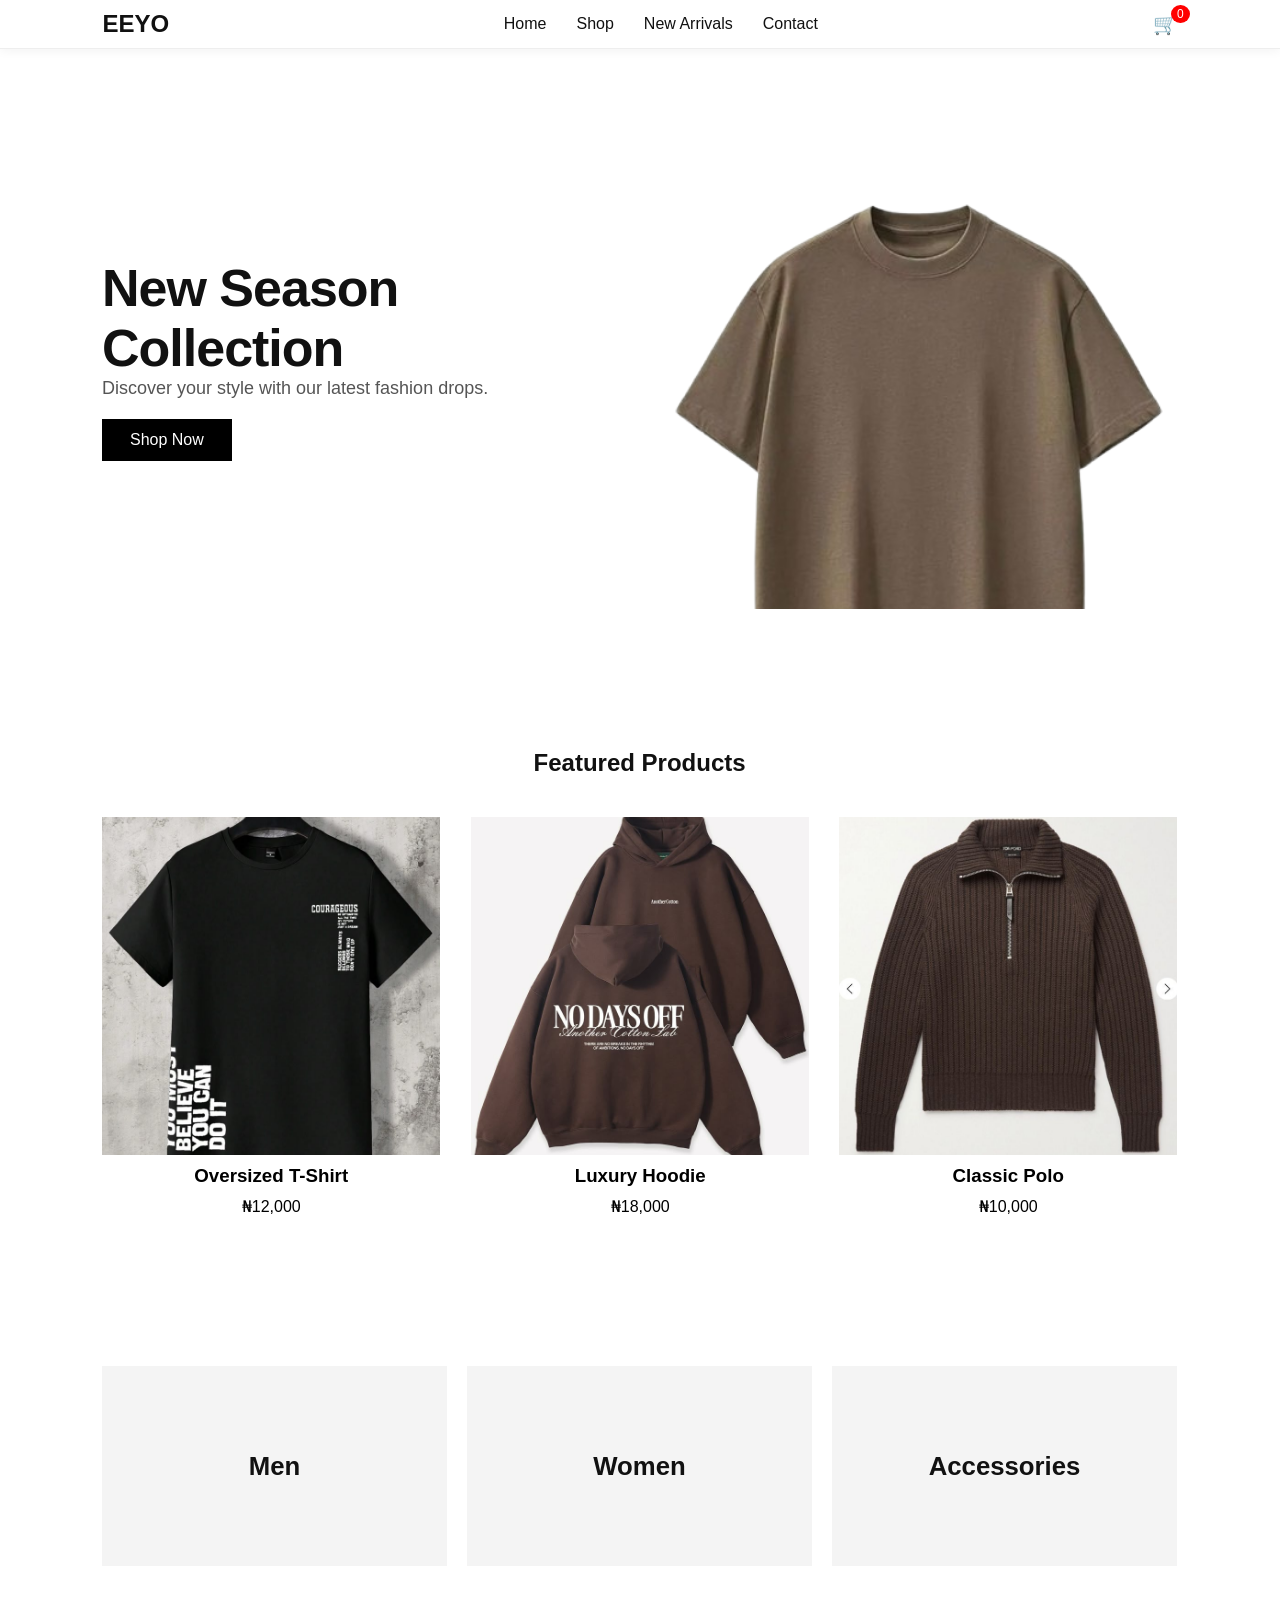
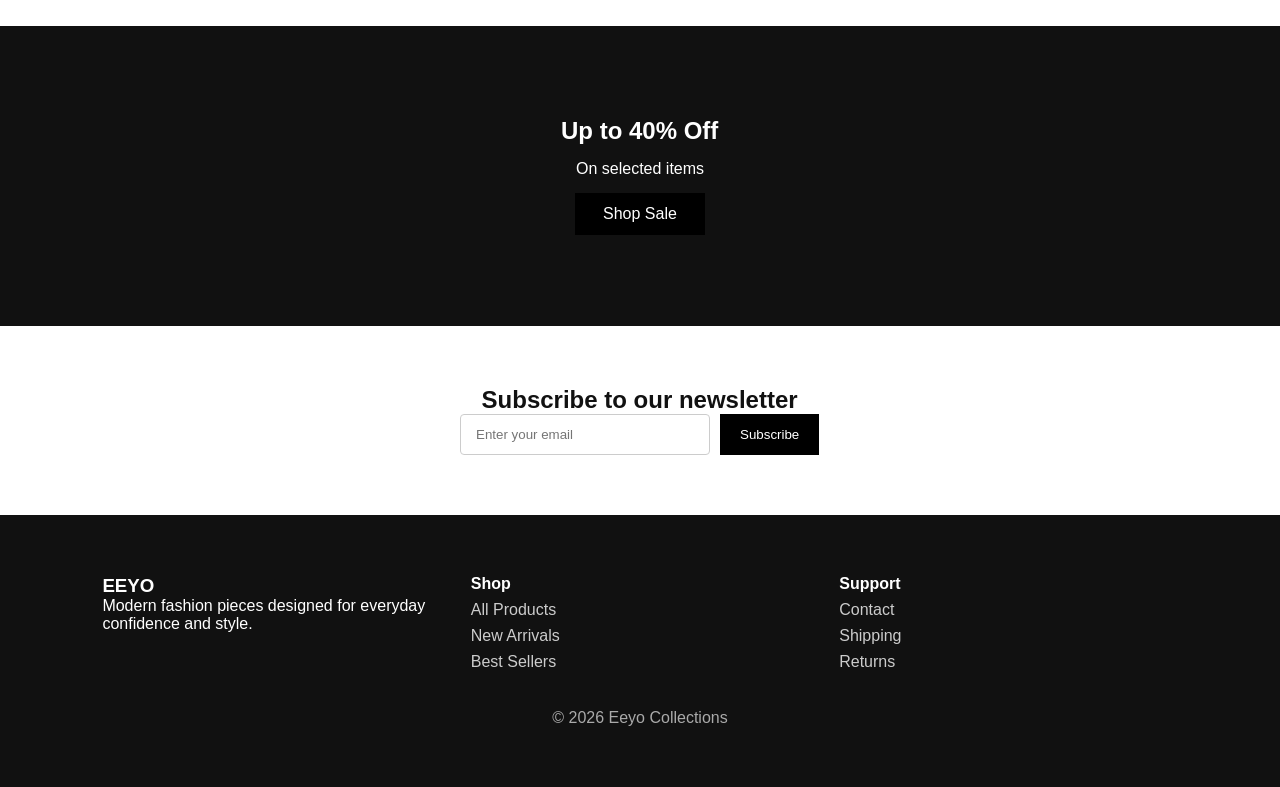
==== index.html @ d2279fbc "first commit" ====
<!DOCTYPE html>
<html lang="en">
<head>
  <meta charset="UTF-8" />
  <meta name="viewport" content="width=device-width, initial-scale=1.0"/>
  <title>Eeyo Collections</title>
  <link rel="stylesheet" href="style.css" />
</head>

<body>
  <header class="header">
    <nav class="navbar">
      <div class="menu-toggle">&#9776;</div>
      <h1 class="logo">EEYO</h1>

      <ul class="nav-links">
        <li><a href="index.html">Home</a></li>
        <li><a href="shop.html">Shop</a></li>
        <li><a href="new-arrivals.html">New Arrivals</a></li>
        <li><a href="#">Contact</a></li>
      </ul>

      <div class="nav-icons">
        <a href="cart.html" class="cart-icon">
🛒 <span id="cart-count">0</span>
</a>

      </div>
    </nav>
  </header>

  <section class="hero">
    <div class="hero-text reveal" data-delay="220">
      <h2>New Season Collection</h2>
      <p>Discover your style with our latest fashion drops.</p>
      <a href="shop.html" class="btn"><span>Shop Now</span></a>
    </div>

    <div class="hero-slider reveal" data-delay="120">
      <div class="slide-track">
        <img src="images/hero1-removebg-preview.png" alt="Model in season collection">
        <img src="images/hoodie1-removebg-preview.png" alt="Hoodie item">
        <img src="images/summer_short1-removebg-preview.png" alt="Summer shorts item">
        <img src="images/hoodie5-removebg-preview.png" alt="Polo shirt item">

        <img src="images/hero1-removebg-preview.png" alt="Model in season collection">
        <img src="images/hoodie1-removebg-preview.png" alt="Hoodie item">
        <img src="images/summer_short1-removebg-preview.png" alt="Summer shorts item">
        <img src="images/polo3-removebg-preview.png" alt="Polo shirt item">
      </div>
    </div>
  </section>

  <section class="featured reveal" data-delay="0">
    <h2 class="reveal" data-delay="80">Featured Products</h2>

    <div class="product-grid">
      <div class="product-card reveal" data-delay="120">
        <img src="images/t-shirt3.jpeg" alt="Oversized T-Shirt">
        <h3>Oversized T-Shirt</h3>
        <p>&#8358;12,000</p>
      </div>

      <div class="product-card reveal" data-delay="220">
        <img src="images/hoodie6.jpeg" alt="Luxury Hoodie">
        <h3>Luxury Hoodie</h3>
        <p>&#8358;18,000</p>
      </div>

      <div class="product-card reveal" data-delay="320">
        <img src="images/polo2.jpeg" alt="Classic Polo">
        <h3>Classic Polo</h3>
        <p>&#8358;10,000</p>
      </div>
    </div>
  </section>

  <section class="categories reveal" data-delay="0">
    <div class="category-card reveal" data-delay="80">
      <h3>Men</h3>
    </div>

    <div class="category-card reveal" data-delay="180">
      <h3>Women</h3>
    </div>

    <div class="category-card reveal" data-delay="280">
      <h3>Accessories</h3>
    </div>
  </section>

  <section class="promo reveal" data-delay="0">
    <h2 class="reveal" data-delay="80">Up to 40% Off</h2>
    <p class="reveal" data-delay="160">On selected items</p>
    <a href="shop.html" class="btn reveal" data-delay="240">Shop Sale</a>
  </section>

  <section class="newsletter reveal" data-delay="0">
    <h2 class="reveal" data-delay="80">Subscribe to our newsletter</h2>
    <form>
      <input class="reveal" data-delay="160" type="email" placeholder="Enter your email">
      <button class="reveal" data-delay="240" type="submit">Subscribe</button>
    </form>
  </section>

  <footer class="footer">
  <div class="footer-container">

    <div class="footer-col">
      <h3>EEYO</h3>
      <p>Modern fashion pieces designed for everyday confidence and style.</p>
    </div>

    <div class="footer-col">
      <h4>Shop</h4>
      <a href="shop.html">All Products</a>
      <a href="new-arrivals.html">New Arrivals</a>
      <a href="#">Best Sellers</a>
    </div>

    <div class="footer-col">
      <h4>Support</h4>
      <a href="#">Contact</a>
      <a href="#">Shipping</a>
      <a href="#">Returns</a>
    </div>

  </div>

  <p class="copyright">© 2026 Eeyo Collections</p>
</footer>


  <script src="script.js"></script>
</body>
</html>
---- style.css ----
/* 🔹 RESET */
* {
  margin: 0;
  padding: 0;
  box-sizing: border-box;
  font-family: Arial, Helvetica, sans-serif;
}
html, body {
  scroll-behavior: smooth;
  scroll-padding-top: 100px;
}

body {
  background: #fff;
  color: #111;
}
header{
    position: sticky;
    top: 0;
    background: #fff;
    z-index: 1000;
    box-shadow: 0 2px 10px rgba(0,0,0,0.05);
}
header.scrolled {
    padding: 10px 8%;
    box-shadow: 0 4px 15px rgba(0,0,0,0.08);
}
/* 🔹 NAVBAR */
.navbar {
  display: flex;
  justify-content: space-between;
  align-items: center;
  padding: 10px 8%;
  border-bottom: 1px solid #eee;
}

.logo {
  font-size: 24px;
  font-weight: bold;
}

.nav-links {
  display: flex;
  list-style: none;
  gap: 30px;
}

.nav-links a {
  text-decoration: none;
  color: #111;
  font-weight: 500;
}
.nav-links a.active {
  color: black;
  border-bottom: 2px solid black;
  padding-bottom: 5px;
}

.nav-icons {
  font-size: 20px;
}
.menu-toggle {
  display: none;
  font-size: 26px;
  cursor: pointer;
}

@media (max-width: 768px) {

  .menu-toggle {
    display: block;
  }

  .nav-links {
  position: absolute;
  top: 70px;
  right: -100%;
  background: white;
  width: 220px;
  flex-direction: column;
  text-align: center;
  padding: 20px 0;
  border: 1px solid #eee;
  transition: right 0.3s ease;
}

.nav-links.show {
  right: 0;
  display: flex;
}

}

/* 🔹 HERO */
/* 🔹 HERO LAYOUT */
.hero {
  display: grid;
  grid-template-columns: 1fr 1fr;
  align-items: center;
  padding: 60px 8%;
  gap: 40px;
  overflow: hidden;
}

/* TEXT SIDE */
.hero-text h2 {
 font-size: 52px;
  font-weight: 700;
  letter-spacing: -1px;
}

.hero-text p {
  color: #555;
  margin-bottom: 20px;
  font-size: 18px;
}

/* 🔹 IMAGE SCROLL SIDE */
.hero-slider {
  overflow: hidden;
  height: 500px;
  position: relative;
}

.slide-track {
  display: flex;
  flex-direction: column;
  animation: scrollUp 15s linear infinite;
}

.slide-track img {
  width: 100%;
  margin-bottom: 20px;
  border-radius: 10px;
}

/* 🔹 AUTO SCROLL ANIMATION */
@keyframes scrollUp {
  0% {
    transform: translateY(0);
  }
  100% {
    transform: translateY(-50%);
  }
}

/* 🔹 BUTTON */
.btn {
  display: inline-block;
  padding: 12px 28px;
  background: black;
  color: white;
  text-decoration: none;
  transition: 0.3s;
}

.btn:hover {
  background: #444;
}

/* 🔹 FEATURED PRODUCTS */
.featured {
  padding: 80px 8%;
  text-align: center;
}

.featured h2 {
  margin-bottom: 40px;
}

.product-grid {
  display: grid;
  grid-template-columns: repeat(auto-fit, minmax(220px, 1fr));
  gap: 30px;
}

.product-card img {
  width: 100%;
  aspect-ratio: 1 / 1;
  object-fit: cover;
  display: block;
  transition: 0.4s;
}

.product-card:hover img {
  transform: scale(1.08);
}

.product-card h3 {
  margin: 10px 0;
}

.product-card {
  transition: 0.3s;
  padding-bottom: 10px;
  text-decoration: none;
  color: #000000;
}

.product-card:hover {
  transform: translateY(-8px);
}

.product-img {
  position: relative;
  border-radius: 6px;
}

.product-img img {
  width: 100%;
  display: block;
}

.hover-img {
  position: absolute;
  top: 0;
  left: 0;
  opacity: 0;
  transition: 0.4s;
}

.product-img:hover .hover-img {
  opacity: 1;
}
.product-image{
    overflow: hidden;
}
.product-image img {
    transition: 0.4s;
}
.product-image:hover img {
    transform: scale(1.2);
}

/* 🔹 CATEGORIES */
.categories {
  display: grid;
  grid-template-columns: repeat(auto-fit, minmax(250px, 1fr));
  margin: 60px 8%;
  gap: 20px;
}

.category-card {
  height: 200px;
  background: #f4f4f4;
  display: flex;
  justify-content: center;
  align-items: center;
  font-size: 22px;
  font-weight: bold;
  cursor: pointer;
  transition: 0.3s;
}

.category-card:hover {
  background: black;
  color: white;
}

/* 🔹 PROMO */
.promo {
  height: 300px;
  background: #111;
  color: white;
  display: flex;
  flex-direction: column;
  justify-content: center;
  align-items: center;
  gap: 15px;
  text-align: center;
}

/* 🔹 NEWSLETTER */
.newsletter {
  padding: 60px 8%;
  text-align: center;
}

.newsletter form {
  display: flex;
  justify-content: center;
  gap: 10px;
  flex-wrap: wrap;
}

.newsletter input {
  padding: 12px 15px;
  width: 250px;
  border: 1px solid #ccc;
   border-radius: 4px;
}

.newsletter button {
  padding: 12px 20px;
  border: none;
  background: black;
  color: white;
  cursor: pointer;
}

/* 🔹 FOOTER */
.footer {
  background: #111;
  color: white;
  padding: 60px 8%;
}

.footer-container {
  display: grid;
  grid-template-columns: repeat(auto-fit,minmax(200px,1fr));
  gap: 30px;
  margin-bottom: 30px;
}

.footer a {
  display: block;
  color: #ccc;
  text-decoration: none;
  margin: 8px 0;
}

.footer a:hover {
  color: white;
}

.copyright {
  text-align: center;
  color: #aaa;
}


@media (max-width: 768px) {

  .hero {
    grid-template-columns: 1fr;
    text-align: center;
  }

  .nav-links {
    display: none;
  }

  .hero-slider {
    height: 300px;
  }

  .hero-text h2 {
    font-size: 32px;
  }

}
/* 🔹 SHOP.html HEADER */
.shop-header {
  background: #4f07ea68;
  padding: 40px 8%;
  text-align: center;
}

/* 🔹 FILTERS */
.filters {
  display: flex;
  justify-content: center;
  gap: 15px;
  padding: 30px 8%;
  flex-wrap: wrap;
}

.filters button {
  padding: 10px 20px;
  border: 1px solid #111;
  background: transparent;
  cursor: pointer;
  transition: 0.3s;
}

.filters button:hover {
  background: #111;
  color: white;
}

/* 🔹 PRODUCT DETAILS PAGE */
.product-details {
  display: grid;
  grid-template-columns: repeat(auto-fit, minmax(300px, 1fr));
  gap: 40px;
  padding: 80px 8%;
}
/* PRODUCT GALLERY */

.qty-box {
  display: flex;
  align-items: center;
  gap: 10px;
}

.qty-box button {
  width: 35px;
  height: 35px;
  border: 1px solid #111;
  background: white;
  cursor: pointer;
}

.qty-box input {
  width: 60px;
  text-align: center;
  padding: 6px;
}

.product-gallery {
  display: flex;
  flex-direction: column;
  gap: 15px;
}

.main-image img {
  width: 100%;
  border-radius: 8px;
}

.thumbnail-images {
  display: flex;
  gap: 10px;
}

.thumbnail-images img {
  width: 70px;
  cursor: pointer;
  border: 2px solid transparent;
  transition: 0.3s;
}

.thumbnail-images img:hover {
  border-color: black;
}


.product-image img {
  width: 100%;
}

.product-info .price {
  font-size: 22px;
  margin: 15px 0;
  font-weight: bold;
}

.description {
  margin-bottom: 20px;
  line-height: 1.6;
}

/* SIZE BUTTONS */
.sizes button {
  padding: 10px 18px;
  margin-right: 10px;
  border: 1px solid #111;
  background: transparent;
  cursor: pointer;
  transition: 0.3s;
}

.sizes button:hover {
  background: #111;
  color: white;
}

/* QUANTITY */
.quantity input {
  width: 60px;
  padding: 8px;
  margin: 10px 0 20px;
}

/* 🔹 CART PAGE */
.cart-icon {
  position: relative;
  text-decoration: none;
  font-size: 20px;
}

#cart-count {
  background: red;
  color: white;
  font-size: 12px;
  padding: 2px 6px;
  border-radius: 50%;
  position: absolute;
  top: -8px;
  right: -12px;
}

.cart {
  padding: 80px 8%;
}

.cart h2 {
  text-align: center;
  margin-bottom: 40px;
}

.cart-container {
  display: grid;
  grid-template-columns: 2fr 1fr;
  gap: 40px;
}

.cart-item {
  display: flex;
  gap: 20px;
  border-bottom: 1px solid #eee;
  padding-bottom: 20px;
  margin-bottom: 20px;
}

.cart-item img {
  width: 120px;
}

.cart-details input {
  width: 60px;
  padding: 6px;
  margin: 10px 0;
}

.remove-btn {
  background: transparent;
  border: none;
  color: red;
  cursor: pointer;
}

/* 🔹 CART TOTAL */
.cart-total {
  border: 1px solid #eee;
  padding: 20px;
  height: fit-content;
}

.cart-total p,
.cart-total h4 {
  display: flex;
  justify-content: space-between;
  margin: 15px 0;
}
@media (max-width: 768px) {

  .cart-container {
    grid-template-columns: 1fr;
  }

  .cart-item {
    flex-direction: column;
    align-items: center;
    text-align: center;
  }

}

/* 🔹 CHECKOUT PAGE */
.checkout {
  padding: 80px 8%;
}

.checkout h2 {
  text-align: center;
  margin-bottom: 40px;
}

.checkout-container {
  display: grid;
  grid-template-columns: 2fr 1fr;
  gap: 40px;
}

/* BILLING FORM */
.billing-form {
  display: flex;
  flex-direction: column;
  gap: 15px;
}

.billing-form input,
.billing-form select {
  padding: 12px;
  border: 1px solid #ccc;
  width: 100%;
}

/* ORDER SUMMARY */
.order-summary {
  border: 1px solid #eee;
  padding: 20px;
  height: fit-content;
}

.order-summary p,
.order-summary h4 {
  display: flex;
  justify-content: space-between;
  margin: 15px 0;
}
@media (max-width: 768px) {

  .checkout-container {
    grid-template-columns: 1fr;
  }

}

.reveal {
  opacity: 0;
  transform: translateY(28px);
  transition: opacity 700ms ease, transform 700ms ease;
  transition-delay: var(--reveal-delay, 0ms);
  will-change: opacity, transform;
}

.reveal.in-view {
  opacity: 1;
  transform: translateY(0);
}

@media (prefers-reduced-motion: reduce) {
  .reveal {
    opacity: 1;
    transform: none;
    transition: none;
  }

  .slide-track {
    animation: none;
  }
}

/* 🔹 NEW BADGE */
.badge {
  position: absolute;
  top: 10px;
  left: 10px;
  background: red;
  color: white;
  font-size: 12px;
  padding: 4px 8px;
  font-weight: bold;
  border-radius: 4px;
}
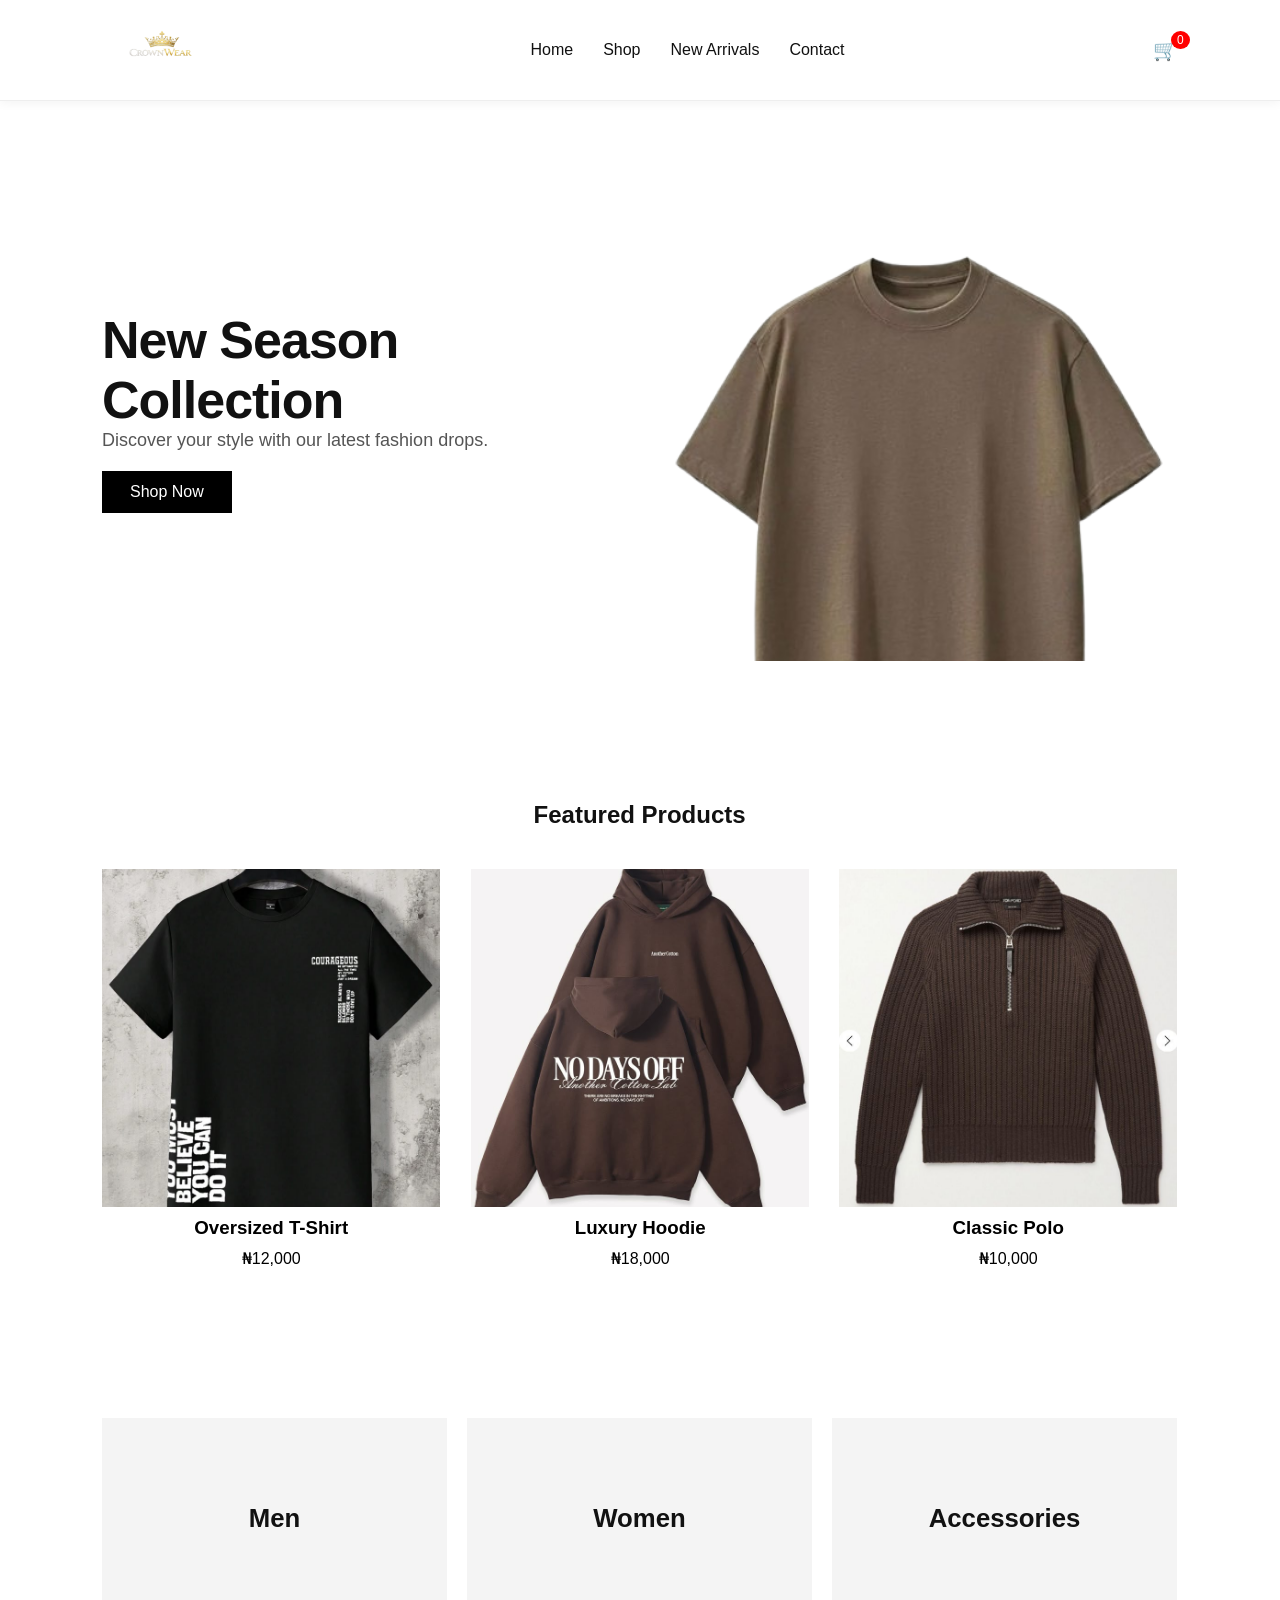
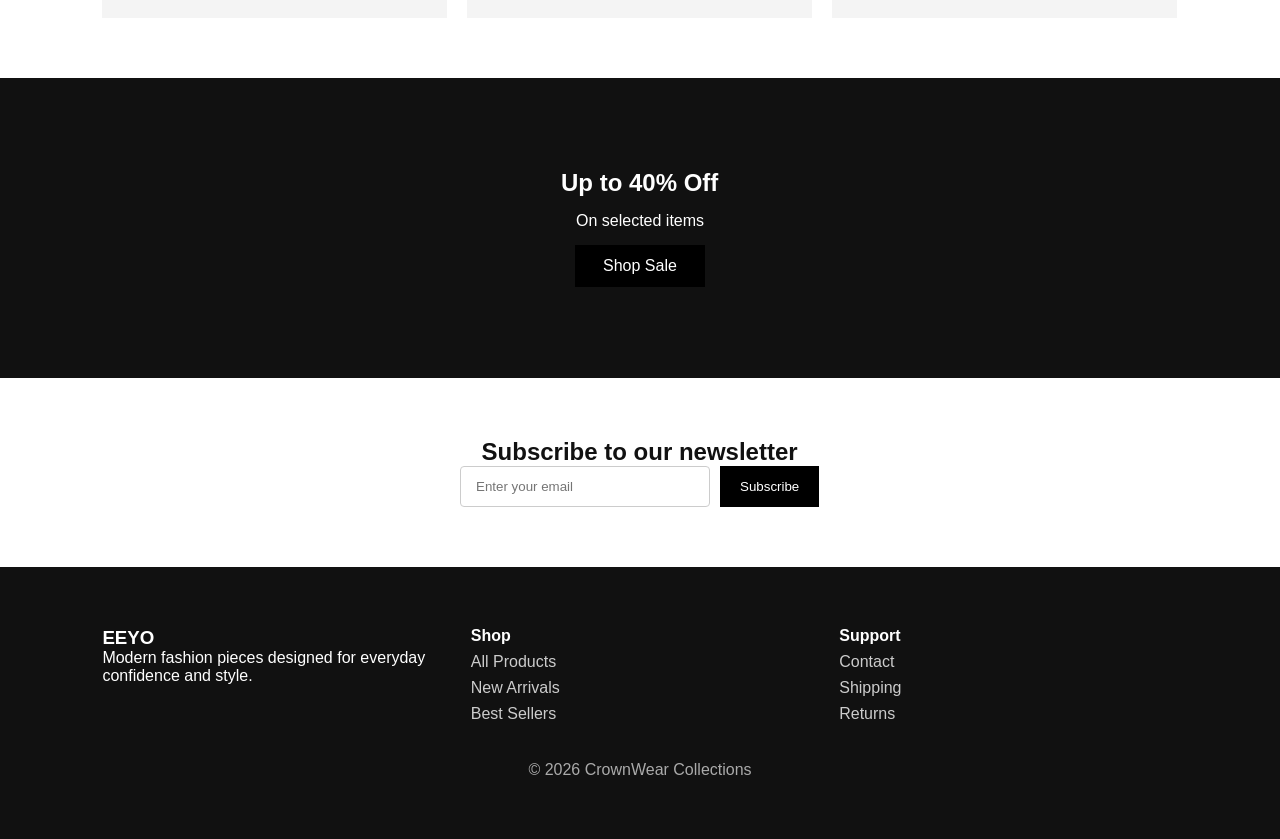
==== commit 95f84483: "add logo to the website" ====
--- a/index.html
+++ b/index.html
@@ -11,7 +11,7 @@
   <header class="header">
     <nav class="navbar">
       <div class="menu-toggle">&#9776;</div>
-      <h1 class="logo">EEYO</h1>
+      <img src="images/logo.png" alt="CrownWear Logo" class="logo-image" />
 
       <ul class="nav-links">
         <li><a href="index.html">Home</a></li>
@@ -127,7 +127,7 @@
 
   </div>
 
-  <p class="copyright">© 2026 Eeyo Collections</p>
+  <p class="copyright">© 2026 CrownWear Collections</p>
 </footer>
 
 
--- a/style.css
+++ b/style.css
@@ -9,7 +9,6 @@
   scroll-behavior: smooth;
   scroll-padding-top: 100px;
 }
-
 body {
   background: #fff;
   color: #111;
@@ -34,9 +33,9 @@
   border-bottom: 1px solid #eee;
 }
 
-.logo {
-  font-size: 24px;
-  font-weight: bold;
+.logo-image {
+  height: 80px;
+  width: auto;
 }
 
 .nav-links {
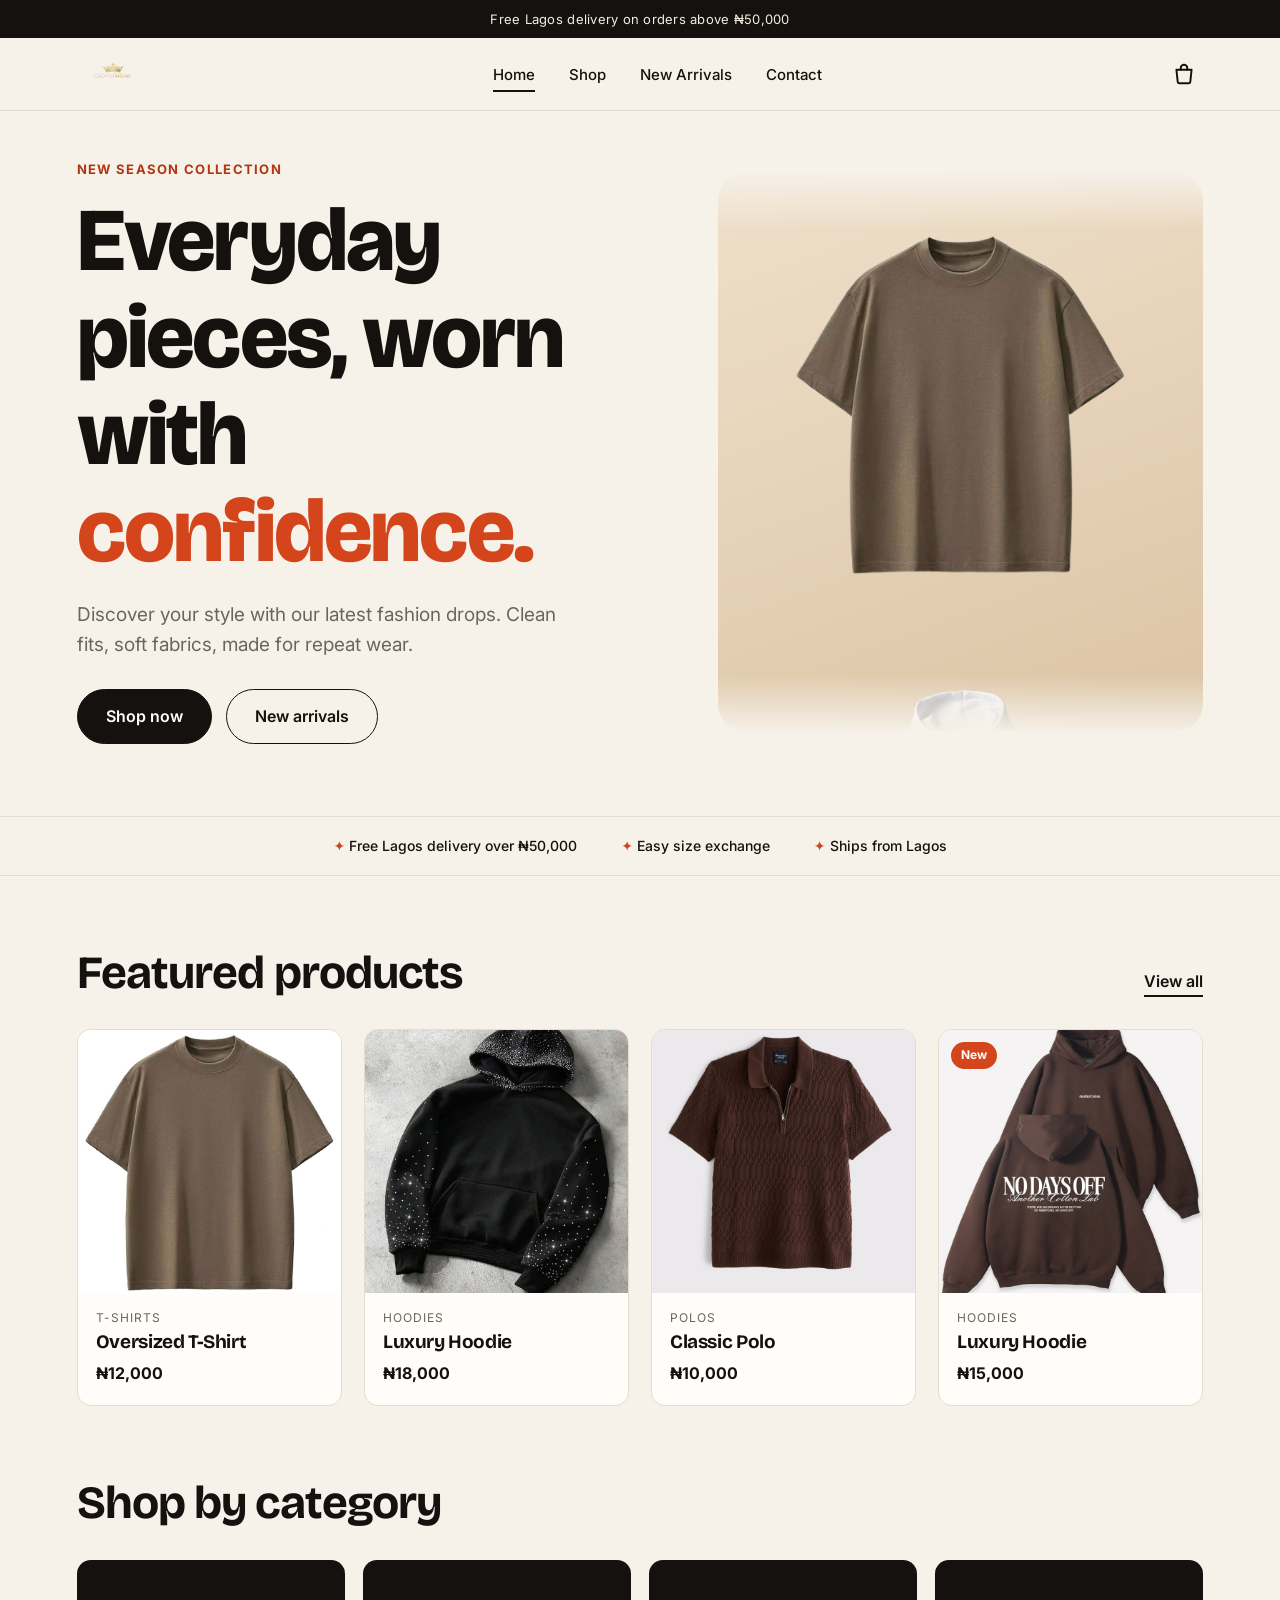
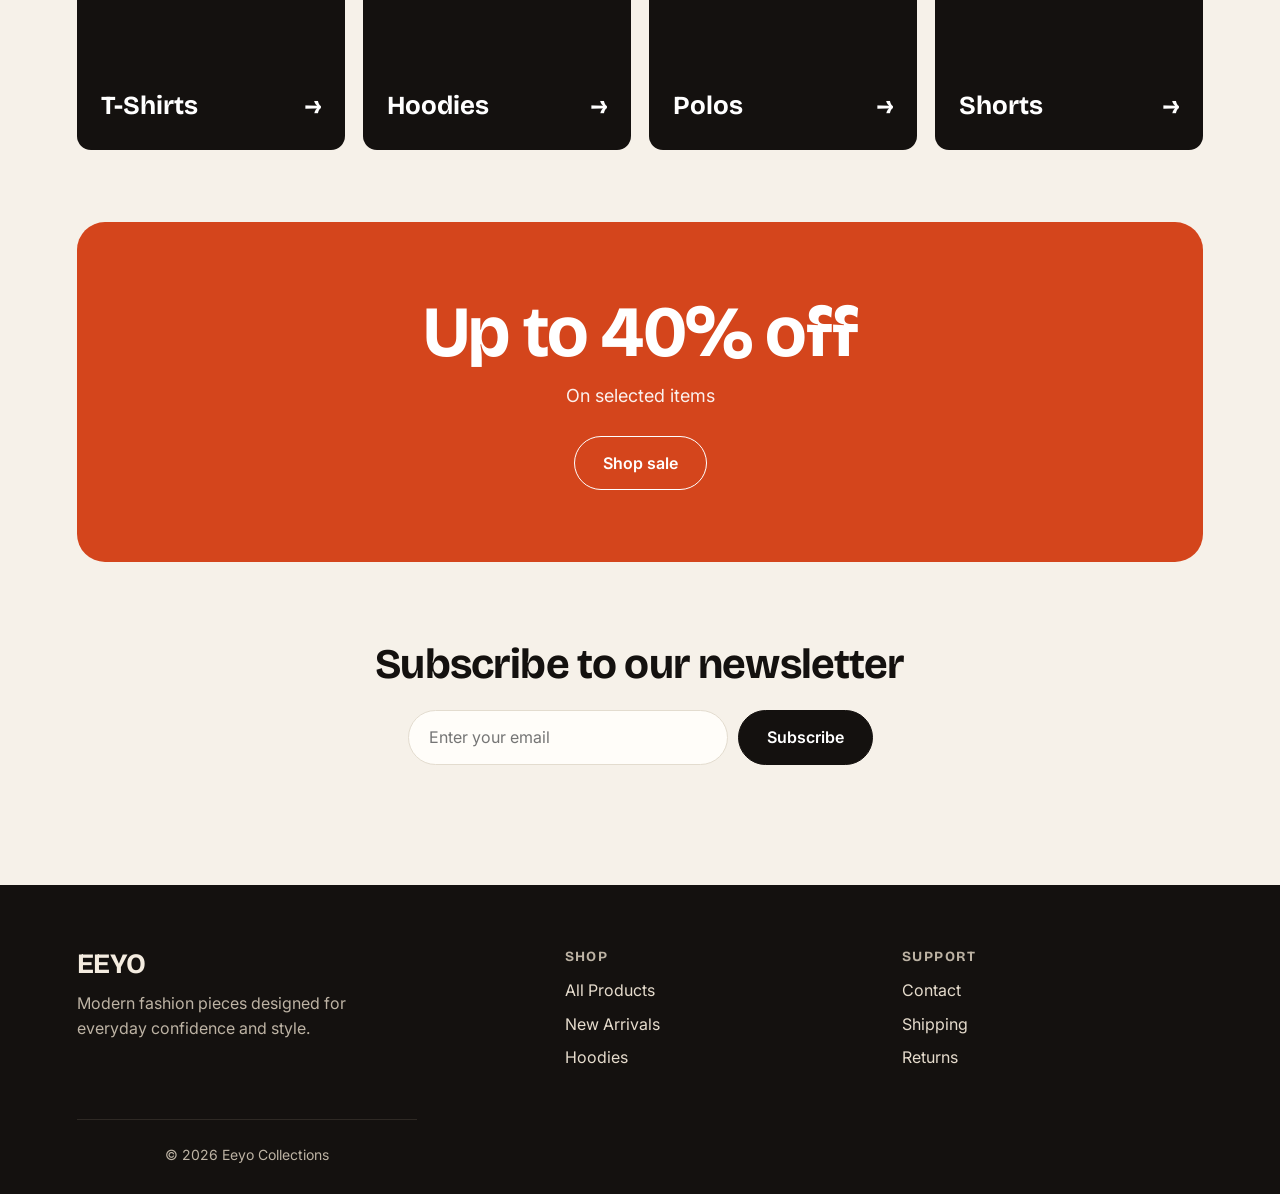
==== commit f9905a9e: "changes of the design" ====
--- a/index.html
+++ b/index.html
@@ -1,136 +1,88 @@
 <!DOCTYPE html>
 <html lang="en">
 <head>
-  <meta charset="UTF-8" />
-  <meta name="viewport" content="width=device-width, initial-scale=1.0"/>
-  <title>Eeyo Collections</title>
-  <link rel="stylesheet" href="style.css" />
+  <meta charset="UTF-8">
+  <meta name="viewport" content="width=device-width, initial-scale=1.0">
+  <title>Eeyo Collections | Modern everyday fashion</title>
+  <meta name="description" content="Modern fashion pieces designed for everyday confidence and style. Shop hoodies, tees, polos and more.">
+  <link rel="preconnect" href="https://fonts.googleapis.com">
+  <link rel="preconnect" href="https://fonts.gstatic.com" crossorigin>
+  <link href="https://fonts.googleapis.com/css2?family=Bricolage+Grotesque:opsz,wght@12..96,500;12..96,700;12..96,800&family=Inter:wght@400;500;600&display=swap" rel="stylesheet">
+  <link rel="stylesheet" href="style.css">
 </head>
+<body>
+  <div id="site-header"></div>
 
-<body>
-  <header class="header">
-    <nav class="navbar">
-      <div class="menu-toggle">&#9776;</div>
-      <img src="images/logo.png" alt="CrownWear Logo" class="logo-image" />
+  <main>
+    <section class="hero">
+      <div class="hero-text reveal">
+        <p class="eyebrow">New season collection</p>
+        <h1>Everyday pieces, worn with <em>confidence.</em></h1>
+        <p class="lead">Discover your style with our latest fashion drops. Clean fits, soft fabrics, made for repeat wear.</p>
+        <div class="hero-actions">
+          <a href="shop.html" class="btn btn-primary">Shop now</a>
+          <a href="new-arrivals.html" class="btn">New arrivals</a>
+        </div>
+      </div>
 
-      <ul class="nav-links">
-        <li><a href="index.html">Home</a></li>
-        <li><a href="shop.html">Shop</a></li>
-        <li><a href="new-arrivals.html">New Arrivals</a></li>
-        <li><a href="#">Contact</a></li>
-      </ul>
+      <div class="hero-slider reveal" style="--reveal-delay:150ms" aria-hidden="true">
+        <div class="slide-track">
+          <!-- Set 1 -->
+          <img src="images/hero1-removebg-preview.png" alt="">
+          <img src="images/hoodie1-removebg-preview.png" alt="">
+          <img src="images/summer_short1-removebg-preview.png" alt="">
+          <img src="images/hoodie5-removebg-preview.png" alt="">
+          <!-- Set 2 (identical, so the loop is seamless) -->
+          <img src="images/hero1-removebg-preview.png" alt="">
+          <img src="images/hoodie1-removebg-preview.png" alt="">
+          <img src="images/summer_short1-removebg-preview.png" alt="">
+          <img src="images/hoodie5-removebg-preview.png" alt="">
+        </div>
+      </div>
+    </section>
 
-      <div class="nav-icons">
-        <a href="cart.html" class="cart-icon">
-🛒 <span id="cart-count">0</span>
-</a>
-
-      </div>
-    </nav>
-  </header>
-
-  <section class="hero">
-    <div class="hero-text reveal" data-delay="220">
-      <h2>New Season Collection</h2>
-      <p>Discover your style with our latest fashion drops.</p>
-      <a href="shop.html" class="btn"><span>Shop Now</span></a>
+    <div class="strip">
+      <span>Free Lagos delivery over &#8358;50,000</span>
+      <span>Easy size exchange</span>
+      <span>Ships from Lagos</span>
     </div>
 
-    <div class="hero-slider reveal" data-delay="120">
-      <div class="slide-track">
-        <img src="images/hero1-removebg-preview.png" alt="Model in season collection">
-        <img src="images/hoodie1-removebg-preview.png" alt="Hoodie item">
-        <img src="images/summer_short1-removebg-preview.png" alt="Summer shorts item">
-        <img src="images/hoodie5-removebg-preview.png" alt="Polo shirt item">
+    <section class="section">
+      <div class="section-head reveal">
+        <h2>Featured products</h2>
+        <a href="shop.html" class="text-link">View all</a>
+      </div>
+      <div class="grid" id="featured-grid"></div>
+    </section>
 
-        <img src="images/hero1-removebg-preview.png" alt="Model in season collection">
-        <img src="images/hoodie1-removebg-preview.png" alt="Hoodie item">
-        <img src="images/summer_short1-removebg-preview.png" alt="Summer shorts item">
-        <img src="images/polo3-removebg-preview.png" alt="Polo shirt item">
+    <section class="section" style="padding-top:0">
+      <div class="section-head reveal">
+        <h2>Shop by category</h2>
       </div>
-    </div>
-  </section>
+      <div class="cat-grid">
+        <a href="shop.html?cat=tshirt" class="cat-tile reveal"><span>T-Shirts</span><span aria-hidden="true">&rarr;</span></a>
+        <a href="shop.html?cat=hoodie" class="cat-tile reveal" style="--reveal-delay:80ms"><span>Hoodies</span><span aria-hidden="true">&rarr;</span></a>
+        <a href="shop.html?cat=polo" class="cat-tile reveal" style="--reveal-delay:160ms"><span>Polos</span><span aria-hidden="true">&rarr;</span></a>
+        <a href="shop.html?cat=shorts" class="cat-tile reveal" style="--reveal-delay:240ms"><span>Shorts</span><span aria-hidden="true">&rarr;</span></a>
+      </div>
+    </section>
 
-  <section class="featured reveal" data-delay="0">
-    <h2 class="reveal" data-delay="80">Featured Products</h2>
+    <section class="promo reveal">
+      <h2>Up to 40% off</h2>
+      <p>On selected items</p>
+      <a href="shop.html" class="btn btn-light">Shop sale</a>
+    </section>
 
-    <div class="product-grid">
-      <div class="product-card reveal" data-delay="120">
-        <img src="images/t-shirt3.jpeg" alt="Oversized T-Shirt">
-        <h3>Oversized T-Shirt</h3>
-        <p>&#8358;12,000</p>
-      </div>
+    <section class="newsletter reveal">
+      <h2>Subscribe to our newsletter</h2>
+      <form id="newsletter-form">
+        <input type="email" placeholder="Enter your email" aria-label="Email address" required>
+        <button type="submit" class="btn btn-primary">Subscribe</button>
+      </form>
+    </section>
+  </main>
 
-      <div class="product-card reveal" data-delay="220">
-        <img src="images/hoodie6.jpeg" alt="Luxury Hoodie">
-        <h3>Luxury Hoodie</h3>
-        <p>&#8358;18,000</p>
-      </div>
-
-      <div class="product-card reveal" data-delay="320">
-        <img src="images/polo2.jpeg" alt="Classic Polo">
-        <h3>Classic Polo</h3>
-        <p>&#8358;10,000</p>
-      </div>
-    </div>
-  </section>
-
-  <section class="categories reveal" data-delay="0">
-    <div class="category-card reveal" data-delay="80">
-      <h3>Men</h3>
-    </div>
-
-    <div class="category-card reveal" data-delay="180">
-      <h3>Women</h3>
-    </div>
-
-    <div class="category-card reveal" data-delay="280">
-      <h3>Accessories</h3>
-    </div>
-  </section>
-
-  <section class="promo reveal" data-delay="0">
-    <h2 class="reveal" data-delay="80">Up to 40% Off</h2>
-    <p class="reveal" data-delay="160">On selected items</p>
-    <a href="shop.html" class="btn reveal" data-delay="240">Shop Sale</a>
-  </section>
-
-  <section class="newsletter reveal" data-delay="0">
-    <h2 class="reveal" data-delay="80">Subscribe to our newsletter</h2>
-    <form>
-      <input class="reveal" data-delay="160" type="email" placeholder="Enter your email">
-      <button class="reveal" data-delay="240" type="submit">Subscribe</button>
-    </form>
-  </section>
-
-  <footer class="footer">
-  <div class="footer-container">
-
-    <div class="footer-col">
-      <h3>EEYO</h3>
-      <p>Modern fashion pieces designed for everyday confidence and style.</p>
-    </div>
-
-    <div class="footer-col">
-      <h4>Shop</h4>
-      <a href="shop.html">All Products</a>
-      <a href="new-arrivals.html">New Arrivals</a>
-      <a href="#">Best Sellers</a>
-    </div>
-
-    <div class="footer-col">
-      <h4>Support</h4>
-      <a href="#">Contact</a>
-      <a href="#">Shipping</a>
-      <a href="#">Returns</a>
-    </div>
-
-  </div>
-
-  <p class="copyright">© 2026 CrownWear Collections</p>
-</footer>
-
-
+  <div id="site-footer"></div>
   <script src="script.js"></script>
 </body>
 </html>
--- a/style.css
+++ b/style.css
@@ -1,646 +1,650 @@
-/* 🔹 RESET */
-* {
+/* ==========================================================
+   EEYO Collections — redesigned stylesheet
+   ========================================================== */
+
+:root {
+  --ink: #14110f;
+  --paper: #f6f1e9;
+  --card: #fffdf9;
+  --line: #e3dccf;
+  --muted: #6d655a;
+  --accent: #d4451c;
+  --accent-dark: #b13612;
+  --sand: #ead9c2;
+  --radius: 14px;
+  --shadow: 0 14px 34px rgba(20, 17, 15, 0.08);
+  --pad: clamp(20px, 6vw, 88px);
+  --font-head: "Bricolage Grotesque", system-ui, sans-serif;
+  --font-body: "Inter", system-ui, -apple-system, "Segoe UI", sans-serif;
+}
+
+*, *::before, *::after { box-sizing: border-box; }
+
+html { scroll-behavior: smooth; scroll-padding-top: 90px; }
+
+body {
+  margin: 0;
+  background: var(--paper);
+  color: var(--ink);
+  font-family: var(--font-body);
+  line-height: 1.55;
+  -webkit-font-smoothing: antialiased;
+}
+
+img { max-width: 100%; display: block; }
+a { color: inherit; }
+p { margin: 0; }
+h1, h2, h3, h4 {
+  font-family: var(--font-head);
+  line-height: 1.08;
+  letter-spacing: -0.02em;
+  margin: 0;
+}
+button, input, select, textarea { font: inherit; color: inherit; }
+.hidden { display: none !important; }
+.muted { color: var(--muted); }
+
+:focus-visible {
+  outline: 3px solid var(--accent);
+  outline-offset: 2px;
+}
+
+/* ---------- Buttons ---------- */
+.btn {
+  display: inline-flex;
+  align-items: center;
+  justify-content: center;
+  gap: 8px;
+  padding: 14px 28px;
+  border: 1.5px solid var(--ink);
+  border-radius: 999px;
+  background: transparent;
+  color: var(--ink);
+  font-weight: 600;
+  text-decoration: none;
+  cursor: pointer;
+  transition: background 0.25s, color 0.25s, transform 0.25s, border-color 0.25s;
+}
+.btn:hover { background: var(--ink); color: #fff; transform: translateY(-2px); }
+.btn-primary { background: var(--ink); color: #fff; }
+.btn-primary:hover { background: var(--accent); border-color: var(--accent); }
+.btn-light { border-color: #fff; color: #fff; }
+.btn-light:hover { background: #fff; color: var(--ink); }
+.btn-block { width: 100%; }
+
+.link-btn {
+  background: none;
+  border: 0;
+  padding: 0;
+  color: var(--accent-dark);
+  text-decoration: underline;
+  cursor: pointer;
+  font-size: 14px;
+}
+
+/* ---------- Announcement + header ---------- */
+.announce {
+  background: var(--ink);
+  color: #f4ece0;
+  text-align: center;
+  font-size: 13px;
+  padding: 9px var(--pad);
+  letter-spacing: 0.02em;
+}
+
+.header {
+  position: sticky;
+  top: 0;
+  z-index: 1000;
+  background: rgba(246, 241, 233, 0.92);
+  backdrop-filter: blur(12px);
+  border-bottom: 1px solid var(--line);
+  transition: box-shadow 0.3s;
+}
+.header.scrolled { box-shadow: 0 6px 22px rgba(20, 17, 15, 0.07); }
+
+.navbar {
+  display: flex;
+  align-items: center;
+  justify-content: space-between;
+  gap: 20px;
+  padding: 12px var(--pad);
+}
+
+.brand { display: inline-flex; align-items: center; text-decoration: none; }
+.logo-image { height: 48px; width: auto; }
+.wordmark {
+  font-family: var(--font-head);
+  font-weight: 800;
+  font-size: 28px;
+  letter-spacing: 0.04em;
+}
+
+.nav-links {
+  display: flex;
+  gap: 34px;
+  list-style: none;
   margin: 0;
   padding: 0;
-  box-sizing: border-box;
-  font-family: Arial, Helvetica, sans-serif;
-}
-html, body {
-  scroll-behavior: smooth;
-  scroll-padding-top: 100px;
-}
-body {
-  background: #fff;
-  color: #111;
-}
-header{
-    position: sticky;
-    top: 0;
-    background: #fff;
-    z-index: 1000;
-    box-shadow: 0 2px 10px rgba(0,0,0,0.05);
-}
-header.scrolled {
-    padding: 10px 8%;
-    box-shadow: 0 4px 15px rgba(0,0,0,0.08);
-}
-/* 🔹 NAVBAR */
-.navbar {
-  display: flex;
-  justify-content: space-between;
-  align-items: center;
-  padding: 10px 8%;
-  border-bottom: 1px solid #eee;
-}
-
-.logo-image {
-  height: 80px;
-  width: auto;
-}
-
-.nav-links {
-  display: flex;
-  list-style: none;
-  gap: 30px;
-}
-
+}
 .nav-links a {
   text-decoration: none;
-  color: #111;
   font-weight: 500;
-}
-.nav-links a.active {
-  color: black;
-  border-bottom: 2px solid black;
-  padding-bottom: 5px;
-}
-
-.nav-icons {
-  font-size: 20px;
-}
+  font-size: 15px;
+  padding: 6px 0;
+  border-bottom: 2px solid transparent;
+  transition: border-color 0.2s;
+}
+.nav-links a:hover,
+.nav-links a.active { border-bottom-color: var(--ink); }
+
 .menu-toggle {
   display: none;
+  background: none;
+  border: 0;
   font-size: 26px;
+  line-height: 1;
   cursor: pointer;
-}
-
-@media (max-width: 768px) {
-
-  .menu-toggle {
-    display: block;
+  padding: 4px 8px;
+}
+
+.cart-icon {
+  position: relative;
+  display: inline-flex;
+  padding: 6px;
+  text-decoration: none;
+}
+.cart-icon svg { width: 26px; height: 26px; }
+#cart-count {
+  position: absolute;
+  top: -4px;
+  right: -6px;
+  min-width: 20px;
+  height: 20px;
+  padding: 0 5px;
+  display: grid;
+  place-items: center;
+  background: var(--accent);
+  color: #fff;
+  font-size: 11px;
+  font-weight: 700;
+  border-radius: 999px;
+}
+
+@media (max-width: 820px) {
+  .menu-toggle { display: block; order: 0; }
+  .brand { order: 1; }
+  .cart-icon { order: 2; }
+  .nav-links {
+    display: none;
+    position: absolute;
+    top: 100%;
+    left: 0;
+    right: 0;
+    flex-direction: column;
+    gap: 0;
+    background: var(--paper);
+    border-bottom: 1px solid var(--line);
+    padding: 8px var(--pad) 18px;
   }
-
-  .nav-links {
-  position: absolute;
-  top: 70px;
-  right: -100%;
-  background: white;
-  width: 220px;
-  flex-direction: column;
-  text-align: center;
-  padding: 20px 0;
-  border: 1px solid #eee;
-  transition: right 0.3s ease;
-}
-
-.nav-links.show {
-  right: 0;
+  .nav-links.open { display: flex; }
+  .nav-links a { display: block; padding: 14px 0; border-bottom: 1px solid var(--line); }
+}
+
+/* ---------- Reveal animation ---------- */
+.reveal {
+  opacity: 0;
+  transform: translateY(26px);
+  transition: opacity 0.7s ease, transform 0.7s ease;
+  transition-delay: var(--reveal-delay, 0ms);
+}
+.reveal.in-view { opacity: 1; transform: none; }
+
+@media (prefers-reduced-motion: reduce) {
+  .reveal { opacity: 1; transform: none; transition: none; }
+  .slide-track { animation: none !important; }
+  html { scroll-behavior: auto; }
+}
+
+/* ---------- Layout helpers ---------- */
+.section { padding: 72px var(--pad); }
+.section-head {
   display: flex;
-}
-
-}
-
-/* 🔹 HERO */
-/* 🔹 HERO LAYOUT */
+  align-items: end;
+  justify-content: space-between;
+  gap: 20px;
+  margin-bottom: 32px;
+  flex-wrap: wrap;
+}
+.section-head h2 { font-size: clamp(30px, 4vw, 46px); }
+.text-link { font-weight: 600; text-decoration: none; border-bottom: 2px solid var(--ink); padding-bottom: 2px; }
+.text-link:hover { color: var(--accent); border-color: var(--accent); }
+
+.eyebrow {
+  color: var(--accent-dark);
+  font-size: 13px;
+  font-weight: 700;
+  letter-spacing: 0.1em;
+  text-transform: uppercase;
+  margin-bottom: 14px;
+}
+
+/* ---------- Hero ---------- */
 .hero {
   display: grid;
-  grid-template-columns: 1fr 1fr;
+  grid-template-columns: 1.1fr 0.9fr;
   align-items: center;
-  padding: 60px 8%;
-  gap: 40px;
+  gap: 48px;
+  padding: 48px var(--pad) 72px;
+}
+.hero h1 { font-size: clamp(44px, 7vw, 94px); font-weight: 800; margin-bottom: 20px; }
+.hero h1 em { font-style: normal; color: var(--accent); }
+.hero-text p.lead { font-size: 19px; color: var(--muted); max-width: 480px; margin-bottom: 30px; }
+.hero-actions { display: flex; gap: 14px; flex-wrap: wrap; }
+
+.hero-slider {
+  position: relative;
+  height: 560px;
   overflow: hidden;
-}
-
-/* TEXT SIDE */
-.hero-text h2 {
- font-size: 52px;
-  font-weight: 700;
-  letter-spacing: -1px;
-}
-
-.hero-text p {
-  color: #555;
-  margin-bottom: 20px;
-  font-size: 18px;
-}
-
-/* 🔹 IMAGE SCROLL SIDE */
-.hero-slider {
-  overflow: hidden;
-  height: 500px;
-  position: relative;
-}
-
+  border-radius: 28px;
+  background: linear-gradient(160deg, #efe0cb, #dcc4a4);
+  -webkit-mask-image: linear-gradient(transparent, #000 10%, #000 90%, transparent);
+  mask-image: linear-gradient(transparent, #000 10%, #000 90%, transparent);
+}
 .slide-track {
   display: flex;
   flex-direction: column;
-  animation: scrollUp 15s linear infinite;
-}
-
-.slide-track img {
-  width: 100%;
-  margin-bottom: 20px;
-  border-radius: 10px;
-}
-
-/* 🔹 AUTO SCROLL ANIMATION */
-@keyframes scrollUp {
-  0% {
-    transform: translateY(0);
-  }
-  100% {
-    transform: translateY(-50%);
-  }
-}
-
-/* 🔹 BUTTON */
-.btn {
-  display: inline-block;
-  padding: 12px 28px;
-  background: black;
-  color: white;
-  text-decoration: none;
-  transition: 0.3s;
-}
-
-.btn:hover {
-  background: #444;
-}
-
-/* 🔹 FEATURED PRODUCTS */
-.featured {
-  padding: 80px 8%;
-  text-align: center;
-}
-
-.featured h2 {
-  margin-bottom: 40px;
-}
-
-.product-grid {
-  display: grid;
-  grid-template-columns: repeat(auto-fit, minmax(220px, 1fr));
-  gap: 30px;
-}
-
-.product-card img {
-  width: 100%;
-  aspect-ratio: 1 / 1;
-  object-fit: cover;
-  display: block;
-  transition: 0.4s;
-}
-
-.product-card:hover img {
-  transform: scale(1.08);
-}
-
-.product-card h3 {
-  margin: 10px 0;
-}
-
-.product-card {
-  transition: 0.3s;
-  padding-bottom: 10px;
-  text-decoration: none;
-  color: #000000;
-}
-
-.product-card:hover {
-  transform: translateY(-8px);
-}
-
-.product-img {
-  position: relative;
-  border-radius: 6px;
-}
-
-.product-img img {
-  width: 100%;
-  display: block;
-}
-
-.hover-img {
-  position: absolute;
-  top: 0;
-  left: 0;
-  opacity: 0;
-  transition: 0.4s;
-}
-
-.product-img:hover .hover-img {
-  opacity: 1;
-}
-.product-image{
-    overflow: hidden;
-}
-.product-image img {
-    transition: 0.4s;
-}
-.product-image:hover img {
-    transform: scale(1.2);
-}
-
-/* 🔹 CATEGORIES */
-.categories {
-  display: grid;
-  grid-template-columns: repeat(auto-fit, minmax(250px, 1fr));
-  margin: 60px 8%;
-  gap: 20px;
-}
-
-.category-card {
-  height: 200px;
-  background: #f4f4f4;
+  animation: scrollUp 24s linear infinite;
+}
+.slide-track img { width: 72%; margin: 0 auto 24px; }
+.hero-slider:hover .slide-track { animation-play-state: paused; }
+@keyframes scrollUp { to { transform: translateY(-50%); } }
+
+@media (max-width: 820px) {
+  .hero { grid-template-columns: 1fr; gap: 32px; padding-top: 32px; }
+  .hero-slider { height: 380px; }
+}
+
+/* ---------- Trust strip ---------- */
+.strip {
   display: flex;
   justify-content: center;
+  flex-wrap: wrap;
+  gap: 12px 44px;
+  padding: 18px var(--pad);
+  border-block: 1px solid var(--line);
+  font-size: 14px;
+  font-weight: 500;
+}
+.strip span::before { content: "✦ "; color: var(--accent); }
+
+/* ---------- Product cards ---------- */
+.grid {
+  display: grid;
+  grid-template-columns: repeat(auto-fill, minmax(230px, 1fr));
+  gap: 30px 22px;
+}
+.card {
+  display: block;
+  text-decoration: none;
+  background: var(--card);
+  border: 1px solid var(--line);
+  border-radius: var(--radius);
+  overflow: hidden;
+  transition: transform 0.3s, box-shadow 0.3s;
+}
+.card:hover { transform: translateY(-6px); box-shadow: var(--shadow); }
+.card-media {
+  position: relative;
+  aspect-ratio: 1 / 1;
+  background: #efe8dc;
+  overflow: hidden;
+}
+.card-media img {
+  width: 100%;
+  height: 100%;
+  object-fit: cover;
+  transition: transform 0.5s;
+}
+.card:hover .card-media img { transform: scale(1.06); }
+.img-missing { visibility: hidden; }
+.badge {
+  position: absolute;
+  top: 12px;
+  left: 12px;
+  background: var(--accent);
+  color: #fff;
+  font-size: 12px;
+  font-weight: 700;
+  padding: 4px 10px;
+  border-radius: 999px;
+}
+.card-body { padding: 16px 18px 20px; }
+.card-cat { font-size: 12px; text-transform: uppercase; letter-spacing: 0.08em; color: var(--muted); margin-bottom: 4px; }
+.card-body h3 { font-size: 19px; margin-bottom: 8px; }
+.card-desc { color: var(--muted); font-size: 14px; margin-bottom: 10px; }
+.price { font-weight: 700; }
+
+.empty-state {
+  grid-column: 1 / -1;
+  text-align: center;
+  padding: 56px 24px;
+  border: 1px dashed var(--line);
+  border-radius: var(--radius);
+  color: var(--muted);
+}
+.empty-state h3 { color: var(--ink); margin-bottom: 8px; }
+.empty-state .btn { margin-top: 20px; }
+
+/* ---------- Category tiles ---------- */
+.cat-grid {
+  display: grid;
+  grid-template-columns: repeat(4, 1fr);
+  gap: 18px;
+}
+.cat-tile {
+  display: flex;
+  align-items: end;
+  justify-content: space-between;
+  min-height: 190px;
+  padding: 24px;
+  background: var(--ink);
+  color: #fff;
+  border-radius: var(--radius);
+  text-decoration: none;
+  font-family: var(--font-head);
+  font-size: 26px;
+  font-weight: 700;
+  transition: background 0.3s, transform 0.3s;
+}
+.cat-tile span:last-child { transition: transform 0.3s; }
+.cat-tile:hover { background: var(--accent); transform: translateY(-4px); }
+.cat-tile:hover span:last-child { transform: translateX(6px); }
+@media (max-width: 820px) { .cat-grid { grid-template-columns: repeat(2, 1fr); } }
+
+/* ---------- Promo + newsletter ---------- */
+.promo {
+  margin: 0 var(--pad);
+  padding: 72px 24px;
+  background: var(--accent);
+  color: #fff;
+  text-align: center;
+  border-radius: 28px;
+}
+.promo h2 { font-size: clamp(36px, 6vw, 72px); margin-bottom: 10px; }
+.promo p { font-size: 18px; margin-bottom: 26px; opacity: 0.92; }
+
+.newsletter { padding: 80px var(--pad); text-align: center; }
+.newsletter h2 { font-size: clamp(28px, 4vw, 42px); margin-bottom: 22px; }
+.newsletter form { display: flex; justify-content: center; gap: 10px; flex-wrap: wrap; }
+.newsletter input {
+  width: min(100%, 320px);
+  padding: 14px 20px;
+  border: 1.5px solid var(--line);
+  border-radius: 999px;
+  background: var(--card);
+}
+
+/* ---------- Footer ---------- */
+.footer { background: var(--ink); color: #f4ece0; padding: 64px var(--pad) 28px; margin-top: 40px; }
+.footer-container {
+  display: grid;
+  grid-template-columns: 1.5fr 1fr 1fr;
+  gap: 36px;
+  margin-bottom: 40px;
+}
+.footer h3 { font-size: 28px; margin-bottom: 12px; }
+.footer h4 { font-size: 14px; text-transform: uppercase; letter-spacing: 0.1em; margin-bottom: 14px; color: #bdb3a4; }
+.footer p { color: #bdb3a4; max-width: 340px; }
+.footer a { display: block; color: #e6dccd; text-decoration: none; margin: 9px 0; }
+.footer a:hover { color: #fff; text-decoration: underline; }
+.copyright { text-align: center; color: #8e8576; font-size: 14px; border-top: 1px solid #2e2924; padding-top: 24px; }
+@media (max-width: 700px) { .footer-container { grid-template-columns: 1fr; } }
+
+/* ---------- Page banners (shop, new arrivals, etc.) ---------- */
+.page-hero {
+  display: grid;
+  grid-template-columns: 1.05fr 0.95fr;
+  gap: 40px;
   align-items: center;
-  font-size: 22px;
-  font-weight: bold;
-  cursor: pointer;
-  transition: 0.3s;
-}
-
-.category-card:hover {
-  background: black;
-  color: white;
-}
-
-/* 🔹 PROMO */
-.promo {
+  padding: 56px var(--pad);
+  background: var(--sand);
+}
+.page-hero h1 { font-size: clamp(38px, 6vw, 72px); margin-bottom: 16px; }
+.page-hero p { color: #4d453b; font-size: 18px; max-width: 520px; }
+.page-hero-media { display: grid; grid-template-columns: 1fr 0.82fr; gap: 14px; align-items: end; }
+.page-hero-media img {
+  width: 100%;
   height: 300px;
-  background: #111;
-  color: white;
-  display: flex;
-  flex-direction: column;
-  justify-content: center;
-  align-items: center;
-  gap: 15px;
-  text-align: center;
-}
-
-/* 🔹 NEWSLETTER */
-.newsletter {
-  padding: 60px 8%;
-  text-align: center;
-}
-
-.newsletter form {
-  display: flex;
-  justify-content: center;
-  gap: 10px;
-  flex-wrap: wrap;
-}
-
-.newsletter input {
-  padding: 12px 15px;
-  width: 250px;
-  border: 1px solid #ccc;
-   border-radius: 4px;
-}
-
-.newsletter button {
-  padding: 12px 20px;
-  border: none;
-  background: black;
-  color: white;
-  cursor: pointer;
-}
-
-/* 🔹 FOOTER */
-.footer {
-  background: #111;
-  color: white;
-  padding: 60px 8%;
-}
-
-.footer-container {
-  display: grid;
-  grid-template-columns: repeat(auto-fit,minmax(200px,1fr));
-  gap: 30px;
-  margin-bottom: 30px;
-}
-
-.footer a {
-  display: block;
-  color: #ccc;
-  text-decoration: none;
-  margin: 8px 0;
-}
-
-.footer a:hover {
-  color: white;
-}
-
-.copyright {
-  text-align: center;
-  color: #aaa;
-}
-
-
-@media (max-width: 768px) {
-
-  .hero {
-    grid-template-columns: 1fr;
-    text-align: center;
-  }
-
-  .nav-links {
-    display: none;
-  }
-
-  .hero-slider {
-    height: 300px;
-  }
-
-  .hero-text h2 {
-    font-size: 32px;
-  }
-
-}
-/* 🔹 SHOP.html HEADER */
-.shop-header {
-  background: #4f07ea68;
-  padding: 40px 8%;
-  text-align: center;
-}
-
-/* 🔹 FILTERS */
-.filters {
-  display: flex;
-  justify-content: center;
-  gap: 15px;
-  padding: 30px 8%;
-  flex-wrap: wrap;
-}
-
+  object-fit: cover;
+  border-radius: var(--radius);
+  box-shadow: 0 18px 45px rgba(30, 22, 12, 0.16);
+}
+.page-hero-media img:last-child { height: 230px; }
+.page-hero.compact { grid-template-columns: 1fr; padding: 44px var(--pad); }
+@media (max-width: 820px) {
+  .page-hero { grid-template-columns: 1fr; }
+  .page-hero-media img { height: 200px; }
+  .page-hero-media img:last-child { height: 160px; }
+}
+
+/* ---------- Shop controls ---------- */
+.shop-toolbar {
+  display: grid;
+  grid-template-columns: 1fr auto;
+  gap: 20px;
+  align-items: end;
+  padding: 32px var(--pad) 14px;
+}
+.shop-toolbar label { display: block; font-size: 13px; color: var(--muted); margin-bottom: 6px; }
+.shop-toolbar input,
+.shop-toolbar select {
+  width: 100%;
+  min-height: 46px;
+  padding: 0 16px;
+  border: 1.5px solid var(--line);
+  border-radius: 10px;
+  background: var(--card);
+}
+.shop-sort { min-width: 220px; }
+@media (max-width: 700px) { .shop-toolbar { grid-template-columns: 1fr; } .shop-sort { min-width: 0; } }
+
+.filters { display: flex; gap: 10px; flex-wrap: wrap; padding: 10px var(--pad) 8px; }
 .filters button {
   padding: 10px 20px;
-  border: 1px solid #111;
-  background: transparent;
+  border: 1.5px solid var(--line);
+  border-radius: 999px;
+  background: var(--card);
   cursor: pointer;
-  transition: 0.3s;
-}
-
-.filters button:hover {
-  background: #111;
-  color: white;
-}
-
-/* 🔹 PRODUCT DETAILS PAGE */
-.product-details {
-  display: grid;
-  grid-template-columns: repeat(auto-fit, minmax(300px, 1fr));
-  gap: 40px;
-  padding: 80px 8%;
-}
-/* PRODUCT GALLERY */
-
-.qty-box {
-  display: flex;
-  align-items: center;
-  gap: 10px;
-}
-
-.qty-box button {
-  width: 35px;
-  height: 35px;
-  border: 1px solid #111;
-  background: white;
-  cursor: pointer;
-}
-
-.qty-box input {
-  width: 60px;
-  text-align: center;
-  padding: 6px;
-}
-
-.product-gallery {
-  display: flex;
-  flex-direction: column;
-  gap: 15px;
-}
-
-.main-image img {
-  width: 100%;
-  border-radius: 8px;
-}
-
-.thumbnail-images {
-  display: flex;
-  gap: 10px;
-}
-
-.thumbnail-images img {
-  width: 70px;
-  cursor: pointer;
-  border: 2px solid transparent;
-  transition: 0.3s;
-}
-
-.thumbnail-images img:hover {
-  border-color: black;
-}
-
-
-.product-image img {
-  width: 100%;
-}
-
-.product-info .price {
-  font-size: 22px;
-  margin: 15px 0;
-  font-weight: bold;
-}
-
-.description {
-  margin-bottom: 20px;
-  line-height: 1.6;
-}
-
-/* SIZE BUTTONS */
-.sizes button {
-  padding: 10px 18px;
-  margin-right: 10px;
-  border: 1px solid #111;
-  background: transparent;
-  cursor: pointer;
-  transition: 0.3s;
-}
-
-.sizes button:hover {
-  background: #111;
-  color: white;
-}
-
-/* QUANTITY */
-.quantity input {
-  width: 60px;
-  padding: 8px;
-  margin: 10px 0 20px;
-}
-
-/* 🔹 CART PAGE */
-.cart-icon {
-  position: relative;
-  text-decoration: none;
-  font-size: 20px;
-}
-
-#cart-count {
-  background: red;
-  color: white;
-  font-size: 12px;
-  padding: 2px 6px;
-  border-radius: 50%;
-  position: absolute;
-  top: -8px;
-  right: -12px;
-}
-
-.cart {
-  padding: 80px 8%;
-}
-
-.cart h2 {
-  text-align: center;
-  margin-bottom: 40px;
-}
-
-.cart-container {
-  display: grid;
-  grid-template-columns: 2fr 1fr;
-  gap: 40px;
-}
-
-.cart-item {
-  display: flex;
-  gap: 20px;
-  border-bottom: 1px solid #eee;
-  padding-bottom: 20px;
-  margin-bottom: 20px;
-}
-
-.cart-item img {
-  width: 120px;
-}
-
-.cart-details input {
-  width: 60px;
-  padding: 6px;
-  margin: 10px 0;
-}
-
-.remove-btn {
-  background: transparent;
-  border: none;
-  color: red;
-  cursor: pointer;
-}
-
-/* 🔹 CART TOTAL */
-.cart-total {
-  border: 1px solid #eee;
-  padding: 20px;
-  height: fit-content;
-}
-
-.cart-total p,
-.cart-total h4 {
+  font-weight: 500;
+  transition: all 0.2s;
+}
+.filters button:hover { border-color: var(--ink); }
+.filters button.active { background: var(--ink); border-color: var(--ink); color: #fff; }
+
+.shop-results { padding: 8px var(--pad) 70px; }
+.shop-meta {
   display: flex;
   justify-content: space-between;
-  margin: 15px 0;
-}
-@media (max-width: 768px) {
-
-  .cart-container {
-    grid-template-columns: 1fr;
-  }
-
-  .cart-item {
-    flex-direction: column;
-    align-items: center;
-    text-align: center;
-  }
-
-}
-
-/* 🔹 CHECKOUT PAGE */
-.checkout {
-  padding: 80px 8%;
-}
-
-.checkout h2 {
+  gap: 16px;
+  flex-wrap: wrap;
+  color: var(--muted);
+  font-size: 14px;
+  margin: 10px 0 24px;
+}
+
+/* ---------- Product page ---------- */
+.crumbs { padding: 24px var(--pad) 0; font-size: 14px; color: var(--muted); }
+.crumbs a { text-decoration: none; }
+.crumbs a:hover { text-decoration: underline; }
+
+.pdp {
+  display: grid;
+  grid-template-columns: 1fr 1fr;
+  gap: 56px;
+  align-items: start;
+  padding: 28px var(--pad) 64px;
+}
+.pdp-media {
+  position: sticky;
+  top: 110px;
+  border-radius: 20px;
+  overflow: hidden;
+  background: #efe8dc;
+  aspect-ratio: 1 / 1;
+}
+.pdp-media img { width: 100%; height: 100%; object-fit: cover; }
+.pdp-info { max-width: 540px; }
+.pdp-info h1 { font-size: clamp(34px, 5vw, 54px); margin-bottom: 12px; }
+.pdp-price { font-size: 26px; font-weight: 700; margin-bottom: 18px; }
+.pdp-desc { color: var(--muted); font-size: 17px; }
+.perks { display: flex; flex-wrap: wrap; gap: 10px; list-style: none; padding: 0; margin: 22px 0 8px; }
+.perks li { border: 1px solid var(--line); border-radius: 999px; padding: 7px 14px; font-size: 13px; color: #5e554b; background: var(--card); }
+
+.field { border: 0; padding: 0; margin: 26px 0 0; }
+.field legend, .field > label { font-weight: 600; margin-bottom: 10px; display: block; padding: 0; }
+.sizes { display: flex; gap: 10px; flex-wrap: wrap; }
+.sizes button {
+  min-width: 54px;
+  padding: 11px 16px;
+  border: 1.5px solid var(--line);
+  border-radius: 10px;
+  background: var(--card);
+  cursor: pointer;
+  font-weight: 600;
+  transition: all 0.2s;
+}
+.sizes button:hover { border-color: var(--ink); }
+.sizes button[aria-checked="true"] { background: var(--ink); border-color: var(--ink); color: #fff; }
+
+.qty-box { display: inline-flex; align-items: center; border: 1.5px solid var(--line); border-radius: 999px; background: var(--card); overflow: hidden; }
+.qty-box button { width: 42px; height: 42px; border: 0; background: transparent; font-size: 20px; cursor: pointer; }
+.qty-box button:hover { background: #efe8dc; }
+.qty-box input {
+  width: 52px;
+  border: 0;
   text-align: center;
-  margin-bottom: 40px;
-}
-
-.checkout-container {
-  display: grid;
-  grid-template-columns: 2fr 1fr;
+  background: transparent;
+  -moz-appearance: textfield;
+}
+.qty-box input::-webkit-outer-spin-button,
+.qty-box input::-webkit-inner-spin-button { -webkit-appearance: none; margin: 0; }
+.qty-box.small button { width: 34px; height: 34px; }
+.qty-box.small input { width: 42px; }
+
+.pdp .add-to-cart { margin-top: 30px; width: min(100%, 340px); }
+.product-not-found { padding: 100px var(--pad); text-align: center; }
+.product-not-found h1 { margin-bottom: 10px; }
+.product-not-found .btn { margin-top: 22px; }
+
+@media (max-width: 820px) {
+  .pdp { grid-template-columns: 1fr; gap: 28px; }
+  .pdp-media { position: static; }
+}
+
+/* ---------- Cart ---------- */
+.page-title { text-align: center; padding: 56px var(--pad) 8px; font-size: clamp(34px, 5vw, 54px); }
+.cart-layout, .checkout-layout {
+  display: grid;
+  grid-template-columns: 1.7fr 1fr;
   gap: 40px;
-}
-
-/* BILLING FORM */
-.billing-form {
-  display: flex;
-  flex-direction: column;
-  gap: 15px;
-}
-
-.billing-form input,
-.billing-form select {
-  padding: 12px;
-  border: 1px solid #ccc;
+  align-items: start;
+  padding: 32px var(--pad) 72px;
+}
+.cart-item {
+  display: grid;
+  grid-template-columns: 110px 1fr auto;
+  gap: 20px;
+  padding: 20px 0;
+  border-bottom: 1px solid var(--line);
+}
+.cart-item:first-child { padding-top: 0; }
+.cart-thumb { border-radius: 10px; overflow: hidden; background: #efe8dc; aspect-ratio: 1 / 1; }
+.cart-thumb img { width: 100%; height: 100%; object-fit: cover; }
+.cart-details h3 { font-size: 18px; margin-bottom: 4px; }
+.cart-details h3 a { text-decoration: none; }
+.cart-details .qty-box { margin-top: 12px; }
+.cart-line-total { display: flex; flex-direction: column; align-items: flex-end; justify-content: space-between; }
+
+.summary-card {
+  background: var(--card);
+  border: 1px solid var(--line);
+  border-radius: var(--radius);
+  padding: 26px;
+  position: sticky;
+  top: 110px;
+}
+.summary-card h3 { font-size: 22px; margin-bottom: 16px; }
+.summary-row { display: flex; justify-content: space-between; gap: 12px; margin: 12px 0; }
+.summary-row.total { font-size: 20px; font-weight: 700; border-top: 1px solid var(--line); padding-top: 16px; margin-top: 16px; }
+.free-note { font-size: 13px; color: var(--muted); margin: 10px 0 4px; }
+.free-bar { height: 6px; background: var(--line); border-radius: 99px; overflow: hidden; margin-bottom: 18px; }
+.free-bar span { display: block; height: 100%; background: var(--accent); transition: width 0.4s; }
+.summary-card .btn { margin-top: 12px; }
+.order-line { display: flex; justify-content: space-between; gap: 14px; margin: 10px 0; font-size: 15px; }
+.order-line small { display: block; color: var(--muted); }
+
+@media (max-width: 820px) {
+  .cart-layout, .checkout-layout { grid-template-columns: 1fr; }
+  .summary-card { position: static; }
+  .cart-item { grid-template-columns: 84px 1fr; }
+  .cart-line-total { grid-column: 1 / -1; flex-direction: row; align-items: center; }
+}
+
+/* ---------- Forms (checkout / contact) ---------- */
+.form-card { background: var(--card); border: 1px solid var(--line); border-radius: var(--radius); padding: 28px; }
+.form-card h3 { font-size: 22px; margin-bottom: 18px; }
+.form-grid { display: grid; grid-template-columns: 1fr 1fr; gap: 16px; }
+.form-grid .full { grid-column: 1 / -1; }
+.form-grid label { display: block; font-size: 13px; font-weight: 600; margin-bottom: 6px; }
+.form-grid input,
+.form-grid select,
+.form-grid textarea {
   width: 100%;
-}
-
-/* ORDER SUMMARY */
-.order-summary {
-  border: 1px solid #eee;
-  padding: 20px;
-  height: fit-content;
-}
-
-.order-summary p,
-.order-summary h4 {
-  display: flex;
-  justify-content: space-between;
-  margin: 15px 0;
-}
-@media (max-width: 768px) {
-
-  .checkout-container {
-    grid-template-columns: 1fr;
-  }
-
-}
-
-.reveal {
+  padding: 13px 14px;
+  border: 1.5px solid var(--line);
+  border-radius: 10px;
+  background: #fff;
+}
+.form-grid textarea { min-height: 150px; resize: vertical; }
+.form-grid input:focus,
+.form-grid select:focus,
+.form-grid textarea:focus { outline: none; border-color: var(--ink); }
+@media (max-width: 600px) { .form-grid { grid-template-columns: 1fr; } }
+
+.confirm { text-align: center; padding: 90px var(--pad); max-width: 720px; margin: 0 auto; }
+.confirm .tick {
+  width: 72px; height: 72px; border-radius: 50%;
+  background: var(--accent); color: #fff;
+  display: grid; place-items: center;
+  font-size: 34px; margin: 0 auto 22px;
+}
+.confirm h1 { font-size: clamp(32px, 5vw, 48px); margin-bottom: 12px; }
+.confirm p { color: var(--muted); margin-bottom: 8px; }
+.confirm .btn { margin-top: 22px; }
+
+/* ---------- Info blocks (contact page) ---------- */
+.info-blocks { display: grid; grid-template-columns: repeat(auto-fit, minmax(260px, 1fr)); gap: 20px; padding: 0 var(--pad) 40px; }
+.info-block { background: var(--card); border: 1px solid var(--line); border-radius: var(--radius); padding: 24px; }
+.info-block h3 { font-size: 20px; margin-bottom: 8px; }
+.info-block p { color: var(--muted); }
+
+/* ---------- Toast ---------- */
+.toast {
+  position: fixed;
+  left: 50%;
+  bottom: 28px;
+  transform: translate(-50%, 20px);
+  background: var(--ink);
+  color: #fff;
+  padding: 13px 22px;
+  border-radius: 999px;
+  font-size: 14px;
   opacity: 0;
-  transform: translateY(28px);
-  transition: opacity 700ms ease, transform 700ms ease;
-  transition-delay: var(--reveal-delay, 0ms);
-  will-change: opacity, transform;
-}
-
-.reveal.in-view {
-  opacity: 1;
-  transform: translateY(0);
-}
-
-@media (prefers-reduced-motion: reduce) {
-  .reveal {
-    opacity: 1;
-    transform: none;
-    transition: none;
-  }
-
-  .slide-track {
-    animation: none;
-  }
-}
-
-/* 🔹 NEW BADGE */
-.badge {
-  position: absolute;
-  top: 10px;
-  left: 10px;
-  background: red;
-  color: white;
-  font-size: 12px;
-  padding: 4px 8px;
-  font-weight: bold;
-  border-radius: 4px;
-}
+  pointer-events: none;
+  transition: opacity 0.3s, transform 0.3s;
+  z-index: 2000;
+  max-width: calc(100vw - 32px);
+  text-align: center;
+}
+.toast.show { opacity: 1; transform: translate(-50%, 0); }
